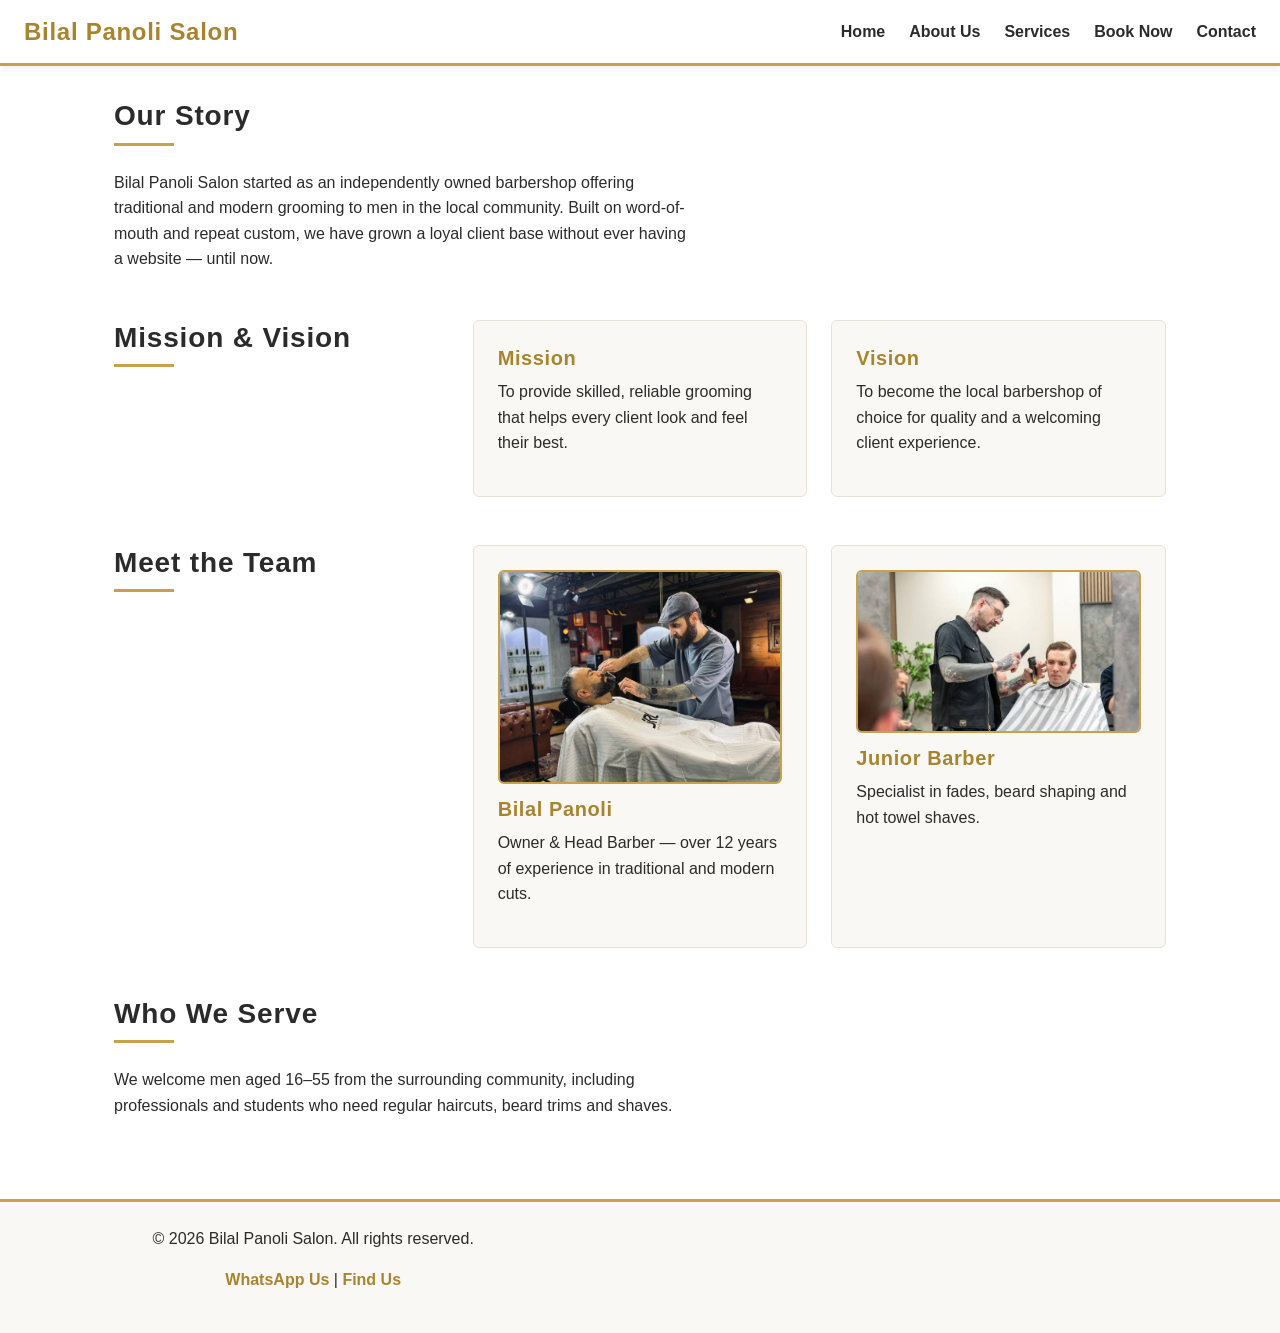
==== about.html @ 8b46af21 "Rename images folder and HTML files to lowercase and rename hero image for correct file paths" ====
<!DOCTYPE html>
<html lang="en">
<head>
    <meta charset="UTF-8">
    <meta name="viewport" content="width=device-width, initial-scale=1.0">
    <title>About Us | Bilal Panoli Salon</title>
    <meta name="description" content="Learn about Bilal Panoli Salon's history, mission and the barbers behind the chair.">
    <link rel="stylesheet" href="css/style.css">
</head>
<body>

    <!-- ===== Site Header & Navigation ===== -->
    <header>
        <div class="logo">
            <h1>Bilal Panoli Salon</h1>
        </div>
        <nav>
            <ul>
                <li><a href="index.html">Home</a></li>
                <li><a href="about.html">About Us</a></li>
                <li><a href="services.html">Services</a></li>
                <li><a href="enquiry.html">Book Now</a></li>
                <li><a href="contact.html">Contact</a></li>
            </ul>
        </nav>
    </header>

    <main>

        <!-- Our story -->
        <section class="our-story">
            <h2>Our Story</h2>
            <p>
                Bilal Panoli Salon started as an independently owned barbershop offering
                traditional and modern grooming to men in the local community. Built on
                word-of-mouth and repeat custom, we have grown a loyal client base without
                ever having a website — until now.
            </p>
        </section>

        <!-- Mission and vision -->
        <section class="mission-vision">
            <h2>Mission &amp; Vision</h2>
            <article>
                <h3>Mission</h3>
                <p>To provide skilled, reliable grooming that helps every client look and feel their best.</p>
            </article>
            <article>
                <h3>Vision</h3>
                <p>To become the local barbershop of choice for quality and a welcoming client experience.</p>
            </article>
        </section>

        <!-- Meet the team -->
        <section class="team">
            <h2>Meet the Team</h2>
            <div class="team-member">
                <img src="images/barber-1.jpg" alt="Head barber Bilal Panoli standing in the shop" width="400">
                <h3>Bilal Panoli</h3>
                <p>Owner &amp; Head Barber &mdash; over 12 years of experience in traditional and modern cuts.</p>
            </div>
            <div class="team-member">
                <img src="images/barber-2.jpg" alt="Second barber at Bilal Panoli Salon" width="400">
                <h3>Junior Barber</h3>
                <p>Specialist in fades, beard shaping and hot towel shaves.</p>
            </div>
        </section>

        <!-- Who we serve -->
        <section class="audience">
            <h2>Who We Serve</h2>
            <p>
                We welcome men aged 16&ndash;55 from the surrounding community, including
                professionals and students who need regular haircuts, beard trims and shaves.
            </p>
        </section>

    </main>

    <!-- ===== Site Footer ===== -->
    <footer>
        <p>&copy; 2026 Bilal Panoli Salon. All rights reserved.</p>
        <p>
            <a href="https://wa.me/27000000000" target="_blank" rel="noopener">WhatsApp Us</a> |
            <a href="contact.html">Find Us</a>
        </p>
    </footer>

    <script src="js/script.js"></script>
</body>
</html>
---- css/style.css ----
/* ==========================================================
   Bilal Panoli Salon — Stylesheet
   Part 2: CSS Styling for Desktop Solution & Responsive Design
   Colour scheme: White & Gold
   ========================================================== */

/* ----------------------------------------------------------
   1. CSS Reset / Base Styles
   ---------------------------------------------------------- */
* {
    margin: 0;
    padding: 0;
    box-sizing: border-box;
}

html {
    scroll-behavior: smooth;
}

body {
    font-family: 'Helvetica Neue', Arial, sans-serif;
    font-size: 1rem;
    line-height: 1.6;
    color: #2b2b2b;
    background-color: #ffffff;
}

img {
    max-width: 100%;
    height: auto;
    display: block;
}

ul {
    list-style: none;
}

a {
    text-decoration: none;
    color: inherit;
}

/* ----------------------------------------------------------
   2. Colour Variables (white / gold theme)
   ---------------------------------------------------------- */
:root {
    --white: #ffffff;
    --off-white: #faf8f4;
    --gold: #c8a24a;
    --gold-light: #e8d8ae;
    --gold-dark: #a8842f;
    --text-dark: #2b2b2b;
    --border-light: #e8e2d4;
}

/* ----------------------------------------------------------
   3. Typography
   ---------------------------------------------------------- */
h1, h2, h3, h4 {
    font-family: 'Poppins', 'Helvetica Neue', Arial, sans-serif;
    font-weight: 700;
    letter-spacing: 0.03em;
    color: var(--text-dark);
    line-height: 1.3;
}

h1 {
    font-size: 2rem;
}

h2 {
    font-size: 1.75rem;
    margin-bottom: 1rem;
    position: relative;
    padding-bottom: 0.5rem;
}

h2::after {
    content: "";
    display: block;
    width: 60px;
    height: 3px;
    background-color: var(--gold);
    margin-top: 0.5rem;
}

h3 {
    font-size: 1.25rem;
    margin-bottom: 0.5rem;
    color: var(--gold-dark);
}

h4 {
    font-size: 1.1rem;
    margin-bottom: 0.5rem;
}

p {
    margin-bottom: 1rem;
    max-width: 65ch;
}

/* ----------------------------------------------------------
   4. Header & Navigation
   ---------------------------------------------------------- */
header {
    background-color: var(--white);
    color: var(--text-dark);
    display: flex;
    flex-wrap: wrap;
    align-items: center;
    justify-content: space-between;
    padding: 1rem 1.5rem;
    position: sticky;
    top: 0;
    z-index: 100;
    border-bottom: 3px solid var(--gold);
    box-shadow: 0 2px 6px rgba(0, 0, 0, 0.08);
}

header .logo h1 {
    color: var(--gold-dark);
    font-size: 1.5rem;
    margin: 0;
}

nav ul {
    display: flex;
    flex-wrap: wrap;
    gap: 1.5rem;
}

nav a {
    color: var(--text-dark);
    font-weight: 600;
    padding: 0.25rem 0;
    border-bottom: 2px solid transparent;
    transition: border-color 0.2s ease, color 0.2s ease;
}

nav a:hover,
nav a:focus {
    color: var(--gold-dark);
    border-bottom-color: var(--gold);
}

nav a:active {
    color: var(--gold-dark);
}

/* ----------------------------------------------------------
   5. Main Layout
   ---------------------------------------------------------- */
main {
    max-width: 1100px;
    margin: 0 auto;
    padding: 2rem 1.5rem;
}

section {
    margin-bottom: 3rem;
}

/* Hero section (index.html) */
.hero {
    position: relative;
    margin: -2rem -1.5rem 3rem -1.5rem;
}

.hero img {
    width: 100%;
    height: 60vh;
    object-fit: cover;
}

.hero-text {
    position: absolute;
    bottom: 0;
    left: 0;
    right: 0;
    background: linear-gradient(to top, rgba(0, 0, 0, 0.65), transparent);
    color: var(--white);
    padding: 2rem 1.5rem;
    text-align: center;
}

.hero-text h2 {
    color: var(--white);
}

.hero-text h2::after {
    background-color: var(--gold);
    margin-left: auto;
    margin-right: auto;
}

/* Highlights list */
.highlights ul {
    display: grid;
    grid-template-columns: repeat(auto-fit, minmax(200px, 1fr));
    gap: 1rem;
}

.highlights li {
    background-color: var(--off-white);
    border-left: 4px solid var(--gold);
    padding: 1rem;
    box-shadow: 0 1px 4px rgba(0, 0, 0, 0.06);
}

/* Mission & Vision / Team grids */
.mission-vision,
.team {
    display: grid;
    grid-template-columns: repeat(auto-fit, minmax(240px, 1fr));
    gap: 1.5rem;
}

.mission-vision article,
.team-member {
    background-color: var(--off-white);
    padding: 1.5rem;
    border-radius: 6px;
    border: 1px solid var(--border-light);
}

.team-member img {
    border-radius: 6px;
    margin-bottom: 0.75rem;
    border: 2px solid var(--gold);
}

/* ----------------------------------------------------------
   6. Buttons / Calls to Action
   ---------------------------------------------------------- */
.cta-button {
    display: inline-block;
    background-color: var(--gold);
    color: var(--white);
    font-weight: 700;
    padding: 0.75rem 1.5rem;
    border-radius: 4px;
    margin: 0.5rem 0.5rem 0.5rem 0;
    border: 2px solid var(--gold);
    transition: background-color 0.2s ease, color 0.2s ease, transform 0.15s ease;
}

.cta-button:hover,
.cta-button:focus {
    background-color: var(--white);
    color: var(--gold-dark);
    transform: translateY(-2px);
}

.cta-button:active {
    transform: translateY(0);
}

.cta-button.secondary {
    background-color: var(--white);
    color: var(--text-dark);
    border-color: var(--text-dark);
}

.cta-button.secondary:hover,
.cta-button.secondary:focus {
    background-color: var(--text-dark);
    color: var(--white);
    border-color: var(--text-dark);
}

.cta-section {
    text-align: center;
    background-color: var(--off-white);
    color: var(--text-dark);
    padding: 2.5rem 1.5rem;
    border-radius: 6px;
    border: 1px solid var(--gold-light);
}

.cta-section h2::after {
    margin-left: auto;
    margin-right: auto;
}

/* ----------------------------------------------------------
   7. Services Page — Tables & Gallery
   ---------------------------------------------------------- */
.service-category {
    margin-bottom: 2rem;
}

table {
    width: 100%;
    border-collapse: collapse;
    background-color: var(--white);
    border: 1px solid var(--border-light);
}

thead {
    background-color: var(--gold);
    color: var(--white);
}

th, td {
    text-align: left;
    padding: 0.75rem 1rem;
    border-bottom: 1px solid var(--border-light);
}

tbody tr:hover {
    background-color: var(--off-white);
}

.gallery-grid {
    display: grid;
    grid-template-columns: repeat(auto-fit, minmax(180px, 1fr));
    gap: 0.75rem;
}

.gallery-grid img {
    border-radius: 4px;
    aspect-ratio: 4 / 3;
    object-fit: cover;
    cursor: pointer;
    border: 1px solid var(--border-light);
    transition: opacity 0.2s ease, border-color 0.2s ease;
}

.gallery-grid img:hover {
    opacity: 0.85;
    border-color: var(--gold);
}

/* ----------------------------------------------------------
   8. Forms (enquiry.html & contact.html)
   ---------------------------------------------------------- */
form {
    background-color: var(--off-white);
    padding: 1.5rem;
    border-radius: 6px;
    border: 1px solid var(--border-light);
    max-width: 600px;
}

.form-group {
    margin-bottom: 1.25rem;
}

label {
    display: block;
    font-weight: 600;
    margin-bottom: 0.35rem;
}

input,
select,
textarea {
    width: 100%;
    padding: 0.6rem 0.75rem;
    border: 1px solid var(--border-light);
    border-radius: 4px;
    font-size: 1rem;
    font-family: inherit;
    background-color: var(--white);
    transition: border-color 0.2s ease, box-shadow 0.2s ease;
}

input:focus,
select:focus,
textarea:focus {
    outline: none;
    border-color: var(--gold);
    box-shadow: 0 0 0 3px rgba(200, 162, 74, 0.25);
}

button[type="submit"] {
    background-color: var(--gold);
    color: var(--white);
    font-weight: 700;
    border: none;
    padding: 0.75rem 1.5rem;
    border-radius: 4px;
    cursor: pointer;
    transition: background-color 0.2s ease;
}

button[type="submit"]:hover,
button[type="submit"]:focus {
    background-color: var(--gold-dark);
}

button[type="submit"]:active {
    transform: translateY(1px);
}

/* ----------------------------------------------------------
   9. Contact Page — Details & Maps
   ---------------------------------------------------------- */
.contact-details ul {
    margin-bottom: 1.5rem;
}

.contact-details li {
    padding: 0.25rem 0;
}

.locations {
    display: grid;
    grid-template-columns: repeat(auto-fit, minmax(280px, 1fr));
    gap: 1.5rem;
}

.map-container iframe {
    width: 100%;
    border-radius: 6px;
    border: 1px solid var(--border-light);
}

/* ----------------------------------------------------------
   10. Footer
   ---------------------------------------------------------- */
footer {
    background-color: var(--off-white);
    color: var(--text-dark);
    text-align: center;
    padding: 1.5rem;
    border-top: 3px solid var(--gold);
}

footer a {
    color: var(--gold-dark);
    font-weight: 600;
    transition: color 0.2s ease;
}

footer a:hover,
footer a:focus {
    color: var(--text-dark);
}

/* ==========================================================
   11. Responsive Design — Breakpoints
   Desktop-first: base styles above target desktop screens.
   Tablet breakpoint: max-width 768px
   Mobile breakpoint:  max-width 480px
   ========================================================== */

/* ---------- Tablet (<= 768px) ---------- */
@media screen and (max-width: 768px) {

    header {
        flex-direction: column;
        align-items: flex-start;
        gap: 0.75rem;
    }

    nav ul {
        gap: 1rem;
        width: 100%;
        justify-content: space-between;
    }

    main {
        padding: 1.5rem 1rem;
    }

    .hero {
        margin: -1.5rem -1rem 2rem -1rem;
    }

    .hero img {
        height: 45vh;
    }

    h1 {
        font-size: 1.6rem;
    }

    h2 {
        font-size: 1.4rem;
    }

    .mission-vision,
    .team,
    .locations {
        grid-template-columns: 1fr;
    }

    table, thead, tbody, th, td, tr {
        display: block;
    }

    thead {
        display: none;
    }

    tbody tr {
        margin-bottom: 0.75rem;
        border: 1px solid var(--border-light);
        border-radius: 4px;
        overflow: hidden;
    }

    td {
        border-bottom: none;
        padding: 0.5rem 1rem;
    }

    td::before {
        content: attr(data-label);
        font-weight: 700;
        color: var(--gold-dark);
        display: inline-block;
        width: 45%;
    }
}

/* ---------- Mobile (<= 480px) ---------- */
@media screen and (max-width: 480px) {

    body {
        font-size: 0.95rem;
    }

    nav ul {
        flex-direction: column;
        gap: 0.5rem;
    }

    .cta-button {
        display: block;
        text-align: center;
        width: 100%;
        margin: 0.5rem 0;
    }

    .hero img {
        height: 35vh;
    }

    .hero-text {
        padding: 1.25rem 1rem;
    }

    form {
        padding: 1rem;
    }
}
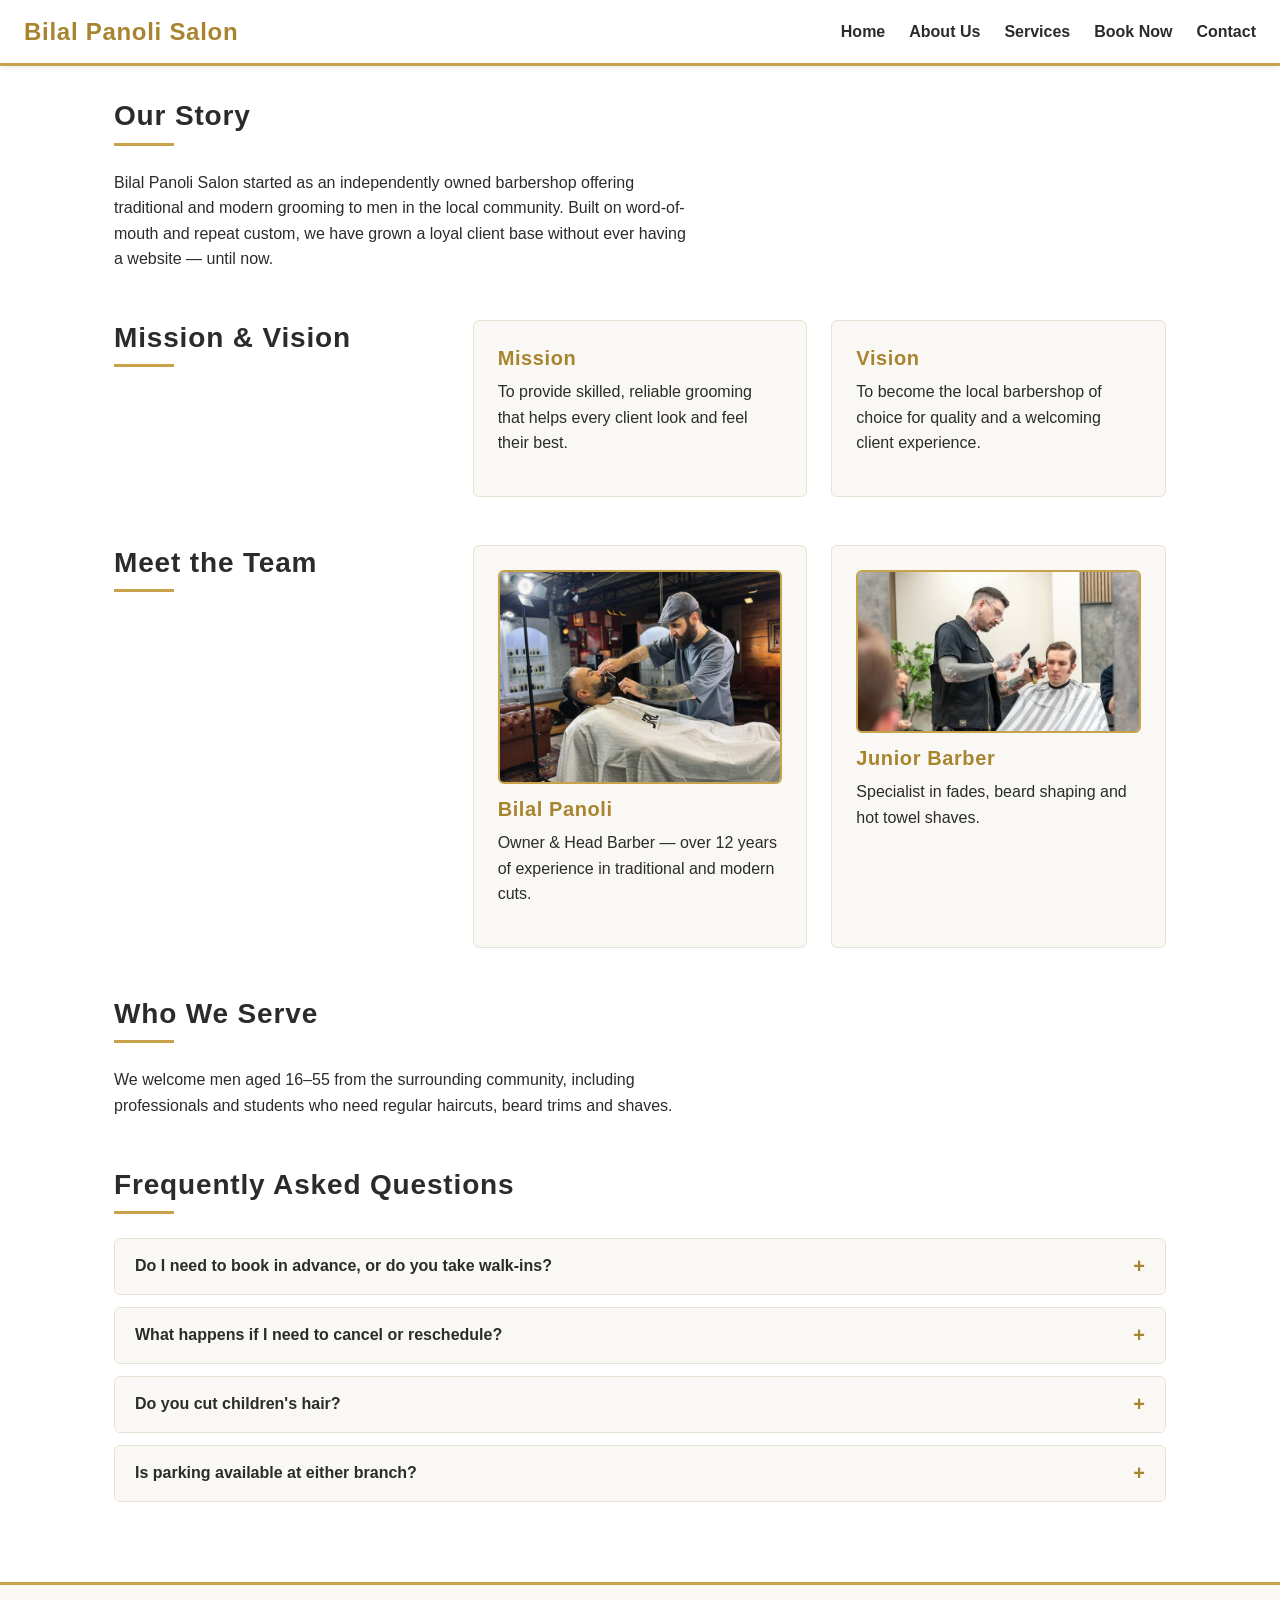
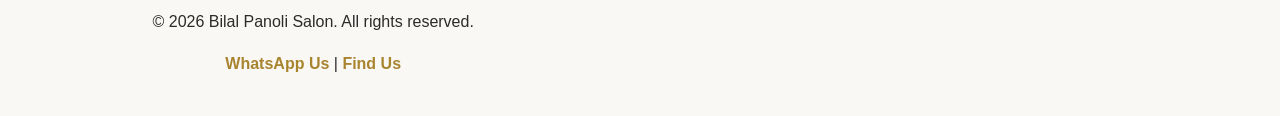
==== commit 3f827c8e: "Update home and about pages with SEO meta keywords, FAQ accordion and lazy-loaded images" ====
--- a/about.html
+++ b/about.html
@@ -5,11 +5,11 @@
     <meta name="viewport" content="width=device-width, initial-scale=1.0">
     <title>About Us | Bilal Panoli Salon</title>
     <meta name="description" content="Learn about Bilal Panoli Salon's history, mission and the barbers behind the chair.">
+    <meta name="keywords" content="about Bilal Panoli Salon, barbershop history, our barbers, local barbershop">
     <link rel="stylesheet" href="css/style.css">
 </head>
 <body>
 
-    <!-- ===== Site Header & Navigation ===== -->
     <header>
         <div class="logo">
             <h1>Bilal Panoli Salon</h1>
@@ -27,7 +27,6 @@
 
     <main>
 
-        <!-- Our story -->
         <section class="our-story">
             <h2>Our Story</h2>
             <p>
@@ -38,7 +37,6 @@
             </p>
         </section>
 
-        <!-- Mission and vision -->
         <section class="mission-vision">
             <h2>Mission &amp; Vision</h2>
             <article>
@@ -51,22 +49,20 @@
             </article>
         </section>
 
-        <!-- Meet the team -->
         <section class="team">
             <h2>Meet the Team</h2>
             <div class="team-member">
-                <img src="images/barber-1.jpg" alt="Head barber Bilal Panoli standing in the shop" width="400">
+                <img src="images/barber-1.jpg" alt="Head barber Bilal Panoli standing in the shop" loading="lazy">
                 <h3>Bilal Panoli</h3>
                 <p>Owner &amp; Head Barber &mdash; over 12 years of experience in traditional and modern cuts.</p>
             </div>
             <div class="team-member">
-                <img src="images/barber-2.jpg" alt="Second barber at Bilal Panoli Salon" width="400">
+                <img src="images/barber-2.jpg" alt="Second barber at Bilal Panoli Salon" loading="lazy">
                 <h3>Junior Barber</h3>
                 <p>Specialist in fades, beard shaping and hot towel shaves.</p>
             </div>
         </section>
 
-        <!-- Who we serve -->
         <section class="audience">
             <h2>Who We Serve</h2>
             <p>
@@ -75,9 +71,50 @@
             </p>
         </section>
 
+        <!-- FAQ accordion: interactive element built in Part 3 with JavaScript -->
+        <section class="faq">
+            <h2>Frequently Asked Questions</h2>
+
+            <div class="faq-item">
+                <button class="faq-question" aria-expanded="false">
+                    Do I need to book in advance, or do you take walk-ins?
+                </button>
+                <div class="faq-answer">
+                    <p>Walk-ins are always welcome, but booking online guarantees your slot and avoids any wait, especially on Saturdays.</p>
+                </div>
+            </div>
+
+            <div class="faq-item">
+                <button class="faq-question" aria-expanded="false">
+                    What happens if I need to cancel or reschedule?
+                </button>
+                <div class="faq-answer">
+                    <p>Just give us a call or WhatsApp message at least 2 hours before your appointment and we'll happily move it to another time.</p>
+                </div>
+            </div>
+
+            <div class="faq-item">
+                <button class="faq-question" aria-expanded="false">
+                    Do you cut children's hair?
+                </button>
+                <div class="faq-answer">
+                    <p>Yes — we offer a dedicated kids haircut service for children under 12. See our Services page for pricing.</p>
+                </div>
+            </div>
+
+            <div class="faq-item">
+                <button class="faq-question" aria-expanded="false">
+                    Is parking available at either branch?
+                </button>
+                <div class="faq-answer">
+                    <p>Yes, both the City Centre and Suburb Mall branches have free customer parking right outside.</p>
+                </div>
+            </div>
+
+        </section>
+
     </main>
 
-    <!-- ===== Site Footer ===== -->
     <footer>
         <p>&copy; 2026 Bilal Panoli Salon. All rights reserved.</p>
         <p>
@@ -86,6 +123,6 @@
         </p>
     </footer>
 
-    <script src="js/script.js"></script>
+    <script src="js/script.js" defer></script>
 </body>
 </html>
--- a/css/style.css
+++ b/css/style.css
@@ -12,6 +12,7 @@
     padding: 0;
     box-sizing: border-box;
 }
+
 
 html {
     scroll-behavior: smooth;
@@ -546,4 +547,185 @@
     form {
         padding: 1rem;
     }
+}
+/* ==========================================================
+   Part 3 Additions — Interactivity Support Styles
+   Append this block to the end of your existing css/style.css
+   ========================================================== */
+
+/* ---------- Scroll-in animation ---------- */
+.fade-in-section {
+    opacity: 0;
+    transform: translateY(24px);
+    transition: opacity 0.6s ease, transform 0.6s ease;
+}
+
+.fade-in-section.is-visible {
+    opacity: 1;
+    transform: translateY(0);
+}
+
+/* ---------- FAQ Accordion ---------- */
+.faq-item {
+    border: 1px solid var(--border-light);
+    border-radius: 6px;
+    margin-bottom: 0.75rem;
+    overflow: hidden;
+}
+
+.faq-question {
+    width: 100%;
+    text-align: left;
+    background-color: var(--off-white);
+    border: none;
+    padding: 1rem 1.25rem;
+    font-weight: 700;
+    font-size: 1rem;
+    cursor: pointer;
+    display: flex;
+    justify-content: space-between;
+    align-items: center;
+    color: var(--text-dark);
+}
+
+.faq-question::after {
+    content: "+";
+    font-size: 1.25rem;
+    color: var(--gold-dark);
+    transition: transform 0.2s ease;
+}
+
+.faq-item.open .faq-question::after {
+    transform: rotate(45deg);
+}
+
+.faq-question:hover,
+.faq-question:focus {
+    background-color: var(--gold-light);
+}
+
+.faq-answer {
+    max-height: 0;
+    overflow: hidden;
+    transition: max-height 0.3s ease;
+    padding: 0 1.25rem;
+}
+
+.faq-item.open .faq-answer {
+    padding: 0.75rem 1.25rem 1rem;
+}
+
+/* ---------- Gallery Lightbox ---------- */
+.lightbox {
+    display: none;
+    position: fixed;
+    inset: 0;
+    background-color: rgba(0, 0, 0, 0.85);
+    z-index: 1000;
+    align-items: center;
+    justify-content: center;
+    padding: 1.5rem;
+}
+
+.lightbox.open {
+    display: flex;
+}
+
+.lightbox-content {
+    max-width: 90vw;
+    max-height: 85vh;
+    text-align: center;
+}
+
+.lightbox-content img {
+    max-width: 100%;
+    max-height: 75vh;
+    border-radius: 6px;
+    margin: 0 auto;
+}
+
+.lightbox-caption {
+    color: var(--white);
+    margin-top: 0.75rem;
+}
+
+.lightbox-close {
+    position: absolute;
+    top: 1.5rem;
+    right: 2rem;
+    background: none;
+    border: none;
+    color: var(--white);
+    font-size: 2rem;
+    cursor: pointer;
+    line-height: 1;
+}
+
+.lightbox-close:hover,
+.lightbox-close:focus {
+    color: var(--gold);
+}
+
+/* ---------- Service Search ---------- */
+.service-search-wrapper {
+    margin-bottom: 1.5rem;
+}
+
+#service-search {
+    max-width: 400px;
+}
+
+#no-results-message {
+    display: none;
+    padding: 1rem;
+    background-color: var(--off-white);
+    border: 1px dashed var(--border-light);
+    border-radius: 6px;
+    text-align: center;
+}
+
+/* ---------- Form Validation & Response States ---------- */
+input.invalid,
+select.invalid,
+textarea.invalid {
+    border-color: #c0392b;
+    box-shadow: 0 0 0 3px rgba(192, 57, 43, 0.15);
+}
+
+.field-error {
+    display: block;
+    color: #c0392b;
+    font-size: 0.85rem;
+    margin-top: 0.25rem;
+}
+
+.form-response {
+    margin-top: 1rem;
+    padding: 0.85rem 1rem;
+    border-radius: 4px;
+    font-weight: 600;
+}
+
+.form-response.loading {
+    background-color: var(--off-white);
+    color: var(--text-dark);
+}
+
+.form-response.success {
+    background-color: #e7f5ea;
+    color: #1e7a34;
+}
+
+.form-response.error {
+    background-color: #fdecea;
+    color: #c0392b;
+}
+
+/* ---------- Leaflet Maps ---------- */
+.map-container #map-main,
+.map-container #map-second {
+    width: 100%;
+    height: 300px;
+    border-radius: 6px;
+    border: 1px solid var(--border-light);
 }
